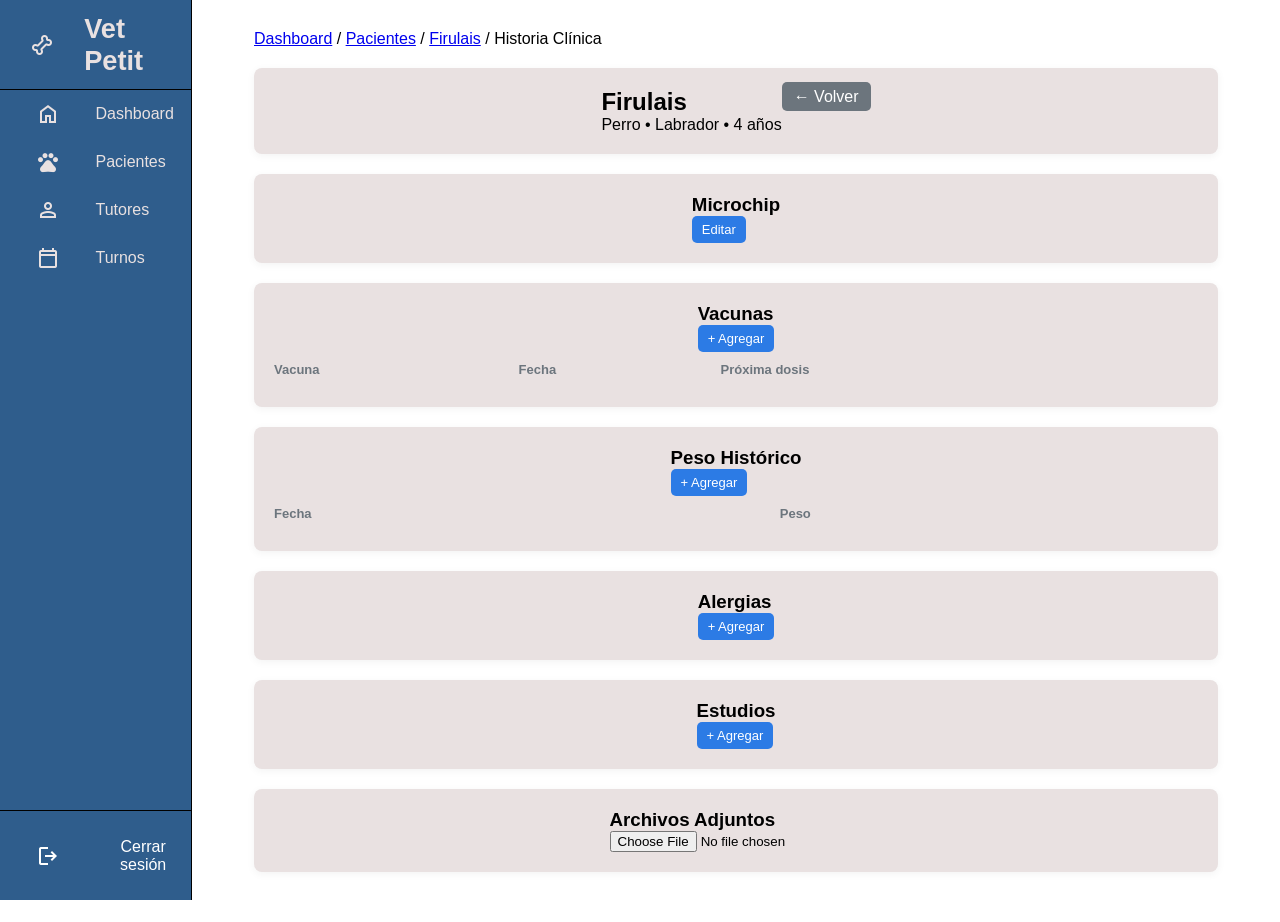
==== html/historia-clinica.html @ b0ccd366 "HTML y CSS 90% terminado" ====
<!DOCTYPE html>
<html lang="es">
  <head>
    <meta charset="UTF-8">
    <title>Historia Clínica - Firulais</title>
    <link rel="stylesheet" href="../style/style.css">
    <link rel="stylesheet" href="../style/fonts.css">
    <link href="https://fonts.googleapis.com/css2?family=Material+Symbols+Outlined" rel="stylesheet" />
  </head>
  <body>
    <header class="header">
        <h1 class="header-h1"><span class="material-symbols-outlined">Pet_supplies</span>Vet Petit</h1>
        <ul class="header-ul">
            <li class="header-ul-li "><a class="header-ul-a" href="../index.html"><span class="material-symbols-outlined">home</span> Dashboard</a></li>
            <li class="header-ul-li "><a class="header-ul-a" href="pacientes.html"><span class="material-symbols-outlined">Pets</span>Pacientes</a></li>
            <li class="header-ul-li "><a class="header-ul-a" href="tutores.html"><span class="material-symbols-outlined">Person</span>Tutores</a></li>
            <li class="header-ul-li "><a class="header-ul-a" href="turnos.html"><span class="material-symbols-outlined">Calendar_today</span>Turnos</a></li>
        </ul>
        <button class="logout"><span class="material-symbols-outlined">Logout</span>Cerrar sesión</button>
    </header>
    <main class="container">
      <!-- Breadcrumb -->
      <nav class="breadcrumb">
        <a href="index.html">Dashboard</a> /
        <a href="pacientes.html">Pacientes</a> /
        <a href="paciente-detalle.html">Firulais</a> /
        <span>Historia Clínica</span>
      </nav>
      <!-- Header Mascota -->
      <section class="card">
        <div class="hc-header">
          <div>
            <h2>Firulais</h2>
            <p class="subtitle">Perro • Labrador • 4 años</p>
          </div>
          <div>
            <a href="paciente-detalle.html" class="btn-secondary">← Volver</a>
          </div>
        </div>
      </section>
      <!-- Microchip -->
      <section class="card">
        <div class="section-header">
          <h3>Microchip</h3>
          <button class="btn-small">Editar</button>
        </div>
        <div id="microchip-container"></div>
      </section>
      <!-- Vacunas -->
      <section class="card">
        <div class="section-header">
          <h3>Vacunas</h3>
          <button class="btn-small">+ Agregar</button>
        </div>
        <table>
          <thead>
            <tr>
              <th>Vacuna</th>
              <th>Fecha</th>
              <th>Próxima dosis</th>
            </tr>
          </thead>
          <tbody id="vacunas-body">
          </tbody>
        </table>
      </section>
      <!-- Peso -->
      <section class="card">
        <div class="section-header">
          <h3>Peso Histórico</h3>
          <button class="btn-small">+ Agregar</button>
        </div>
        <table>
          <thead>
            <tr>
              <th>Fecha</th>
              <th>Peso</th>
            </tr>
          </thead>
          <tbody id="peso-body">
          </tbody>
        </table>
      </section>
      <!-- Alergias -->
      <section class="card">
        <div class="section-header">
          <h3>Alergias</h3>
          <button class="btn-small">+ Agregar</button>
        </div>
        <ul id="alergias-list"></ul>
      </section>
      <!-- Estudios -->
      <section class="card">
        <div class="section-header">
          <h3>Estudios</h3>
          <button class="btn-small">+ Agregar</button>
        </div>
        <ul id="estudios-list"></ul>
      </section>
      <!-- Archivos -->
      <section class="card">
        <div class="section-header">
          <h3>Archivos Adjuntos</h3>
          <input type="file" id="archivoInput">
        </div>
        <ul id="archivos-list"></ul>
      </section>
      <!-- MODAL GENERAL -->
      <div class="modal-overlay1">

        <div class="modal1">

          <div class="modal-header">
            <h3>Título del formulario</h3>
            <span class="modal-close">×</span>
          </div>

          <div class="modal-body">

            <div class="form-group">
              <label>Campo 1</label>
              <input type="text">
            </div>

            <div class="form-group">
              <label>Campo 2</label>
              <input type="text">
            </div>

            <div class="form-group">
              <label>Fecha</label>
              <input type="date">
            </div>

            <div class="form-group">
              <label>Archivo</label>
              <input type="file">
            </div>
            <div class="form-group">
              <label for="descripcion">Descripción / Observaciones</label>
              <textarea id="descripcion" name="descripcion" rows="5" placeholder="Redactar detalle clínico..."></textarea>
            </div>

          </div>

          <div class="modal-footer">
            <button class="btn-secondary">Cancelar</button>
            <button class="btn-primary">Guardar</button>
          </div>

        </div>

      </div>
    </main>
  </body>
</html>
---- style/style.css ----
:root {
  /* 🎨 Colores principales */
    --color-primary: #2F5D8C;
    --color-primary-hover: #24496E;
    --color-accent: #2c7be5;
    --color-table: #d8d9db;

  /* 🧱 Layout */
    --color-sidebar: #1E2A38;
    --color-background: #F4F6F9;
    --color-card: #e9e1e1;
    --color-border: #E3E6EA;

  /* 🚦 Estados */
    --color-success: #2E8B57;
    --color-warning: #F4A261;
    --color-danger: #E63946;
    --color-celeste: #83b2e1;
    --radius: 8px;
    --shadow-sm: 0 2px 8px rgba(0,0,0,0.05);
    --space: 16px;
}
*{
    margin: 0;
    padding: 0;
    box-sizing: border-box;
}
body{
    display: flex;
    font-family: Montserrat, sans-serif;
    font-weight: 400;
}
/*************SIDEBAR***************/
.header{
    color: var(--color-card);
    background-color: var(--color-primary);
    height: 100vh;
    width: 15vw;
    border-right: 1px solid black;
    position: sticky;
    left: 0;
    top: 0;
}
.header-h1{
    display: flex;
    justify-content: start;
    align-items: center;
    border-bottom: 1px solid black;
    height: 10vh;
}
h1{
    font-size: 1.7rem;
    padding-right: 0.5rem;
}
.header-ul{
    height: 80vh;
    list-style: none;
    display: flex;
    display: inline-block;
    width: 100%;
}
.header-ul-li{
    width: 100%;
    height: 3rem;
    display: flex;
}
.header-ul-a{
    display: flex;
    justify-content: left;
    align-items: center;
    /* padding-left: 5rem; */
    color: var(--color-card);
    text-decoration: none;
    width: 100%;
    height: 100%;
}
.header-ul-li:hover{
  background-color: var(--color-celeste);
  width: 100%;
}
.logout{
    background-color: var(--color-primary);
    color: white;
    text-decoration: none;
    width: 100%;
    height: 10vh;
    border: none;
    font-weight: 400;
    font-size: 1rem;
    border-top: 1px solid black;
    display: flex;
    align-items: center;
    justify-content: left;
}
span.material-symbols-outlined {
    width: 50%;
    display: flex;
    justify-content:space-evenly;
}  

/****************ENDS SIDEBAR*********************/

/****************DASHBOARD Y CARDS*********************/
main{
    width: 80%;
}
.cards{
    display: flex;
    flex-direction: row;
    justify-content: space-evenly;
    height: 10rem;
    padding: 2rem 0 12rem 0;
    /* background-color: var(--color-card); */
}
.card{
  /* base card used across the app (dashboard cards inherit these) */
  background: var(--color-card);
  padding: 20px;
  margin: 20px 0;
  border-radius: var(--radius);
  box-shadow: var(--shadow-sm);
  display: flex;
  justify-content: center;
  align-items: center;
  flex-direction: column;
  font-weight: 400;
}
.card-1 , .card-2 , .card-3{
  background: var(--color-card);
  padding: 20px;
  margin: 20px 0;
  border-radius: var(--radius);
  box-shadow: var(--shadow-sm);
  display: flex;
  justify-content: center;
  align-items: center;
  flex-direction: column;
  font-weight: 400;
  height: 8rem;
  width: 20%;
}
.h2-dash{
    color: var(--color-primary);
    width: 100%;
    height: 69px;
    padding-left: 40px;
    display: flex;
    align-items: center;
    font-size: 1.5rem;
}
.badge-pendiente{
  background:#fef3c7;
  color:#92400e;
  padding:4px 8px;
  border-radius:6px;
  font-size:12px;
}

.badge-ok{
  background:#dcfce7;
  color:#166534;
  padding:4px 8px;
  border-radius:6px;
  font-size:12px;
}
.btn-confirmar{
  background:#2563eb;
  color:white;
  border:none;
  padding:6px 10px;
  border-radius:6px;
  cursor:pointer;
}

.btn-confirmar:hover{
  background:#1d4ed8;
}

.btn-confirmar.disabled{
  background:#9ca3af;
  cursor:default;
}
.recordatorio-ok{
  background-color:#f0fdf4;
  color:#6b7280;
}
/**************** ENDS DASHBOARD Y CARDS*********************/

/**************** TURNOS*********************/

.turnos {
    background-color: var(--color-table);
    max-width: 80%;
    margin: auto;
    height: auto;
    font-weight: 400;
    border-radius: 7px;
}
.turnos-title{
    height: 5rem;
    display: flex;
    align-items: center;
    font-size: 1.5rem;
    padding-left: 1rem;
    border: 1px solid black;
    border-radius: 7px 7px 0 0;
    font-weight: 400;
}
.table{
    width: 100%;
    height: auto;
    padding-top: 2rem;
    margin-left: 1rem;
    font-size: 1rem;
}

/*************ENDS TABLA TURNOS**************/

/*************PAGINA TURNOS**************/

.filtros-turnos {
    width: 100%;
    height: 6rem;
    display: flex;
    justify-content: space-evenly;
    align-items: center;
}
.badge {
  padding: 4px 10px;
  border-radius: 20px;
  font-size: 12px;
  font-weight: 600;
}

.badge.socio {
  background-color: #27954e;
  color: #cedfd5;
}

.badge.no-socio {
  background-color: #fee2e2;
  color: #991b1b;
}

/*************  VENTANAS MODALES nuevo paciente, nuevo tutor ********************************/

.modal {
    position: fixed;
    top: 0;
    left: 0;
    width: 100%;
    height: 100%;
    background: rgba(0,0,0,0.6);
    display: none;
    justify-content: center;
    align-items: center;
}

.modal:target {
    display: flex;
}

.modal-content {
    background: white;
    padding: 25px;
    border-radius: 8px;
    width: 420px;
    max-height: 90vh;
    overflow-y: auto;
    position: relative;
}

.close {
    position: absolute;
    top: 10px;
    right: 15px;
    text-decoration: none;
    font-size: 18px;
    color: #333;
}

.modal-content input,
.modal-content select,
.modal-content textarea {
    width: 100%;
    padding: 8px;
    margin: 6px 0 12px 0;
    border: 1px solid #ccc;
    border-radius: 6px;
}

.modal-buttons {
    display: flex;
    justify-content: flex-end;
    gap: 10px;
}

/* buttons: unified base */
.btn{
  display: inline-flex;
  align-items: center;
  justify-content: center;
  padding: 8px 12px;
  background: var(--color-accent);
  color: white;
  text-decoration: none;
  border: none;
  border-radius: 6px;
  cursor: pointer;
  width: 20%;
  margin-right: 5rem;
}
.container-encabezado {
    width: 85vw;
    display: flex;
    justify-content: space-evenly;
    align-items: center;
    border-bottom: 1px solid black;
    background-color: var(--color-background);
}
.container-encabezado2 {
    width: 84vw;
    display: flex;
    justify-content: space-between;
    align-items: center;
    border-bottom: 1px solid black;
    background-color: var(--color-background);
} 

.cancel {
    background: #ccc;
    padding: 8px 12px;
    text-decoration: none;
    color: black;
    border-radius: 5px;
}

.save {
  background: var(--color-accent);
    color: white;
    border: none;
    padding: 8px 12px;
    border-radius: 5px;
}
.radio-group {
  display: flex;
  gap: 20px;
  margin-top: 5px;
}

.radio-group label {
  display: flex;
  align-items: center;
  gap: 6px;
  font-size: 14px;
}
/**************************FIN MODALES nuevo paciente, nuevo tutor***************************/

.actions {
  margin-top: 15px;
  display: flex;
  gap: 10px;
}

/* .btn {
  padding: 8px 12px;
  background: #2c7be5;
  color: white;
  border: none;
  border-radius: 6px;
} */

/******BOTON DE VER DETALLES y EDITAR  */
.btn-ver {
  padding: 6px 10px;
  background: var(--color-accent);
  color: white;
  text-decoration: none;
  border-radius: 5px;
  font-size: 14px;
}
.btn-editar {
  padding: 6px 12px;
  border-radius: 6px;
  border: none;
  background-color: #f59e0b;
  color: white;
  cursor: pointer;
  font-size: 13px;
}
.btn-editar:hover {
  background-color: #d97706;
}
/******************************PANTALLA TUTOR ***************************/
.search-group {
  display: flex;
  align-items: center;
  gap: 5rem;
  margin: 20px;
  padding-left: 1.5rem;
}

.btntutor {
  margin: 25px;
  padding-left: 6.2rem;
}

/*************DETALLE TUTOR**********/
.container {
  max-width: 1100px;
  margin: 40px auto;
  padding: 30px;
}

.sub {
  color: #6c757d;
  font-size: 14px;
}

.back {
  text-decoration: none;
  color: #2c7be5;
  font-size: 14px;
}

.grid {
  display: grid;
  grid-template-columns: 2fr 2fr;
  gap: 20px;
  margin: 20px 20px 0 20px;
}

.card.full {
  background-color: var(--color-card);
  margin-top: 20px;
}
.h3-detalleMascota{
  color: var(--color-primary);
  margin-bottom: 15px;
}
.container-h3-detalleMascota{
  border-bottom: 1px solid black;
  width: 100%;
  text-align: center;
}
.stat {
  margin-bottom: 15px;
}

.stat-number {
  font-size: 28px;
  font-weight: bold;
  display: block;
}

.stat-label {
  color: #6c757d;
  font-size: 14px;
}

.btn-primary {
  background: var(--color-accent);
  color: white;
  padding: 8px 14px;
  border: none;
  border-radius: 8px;
  cursor: pointer;
}

.btn-link {
  color: var(--color-accent);
  text-decoration: none;
  font-weight: 500;
}

table {
  width: 100%;
  border-collapse: collapse;
  margin-top: 10px;
}

th {
  text-align: left;
  font-size: 13px;
  color: #6c757d;
  padding-bottom: 10px;
}

td {
  padding: 10px 0;
  border-top: 1px solid #eee;
  padding-left: 0;
}


/*****************************CARD DETALLE TUTOR DESDE PANTALLA PACIENTE***********************/
.tutor-box {
  display: flex;
  align-items: center;
  gap: 15px;
  margin-bottom: 15px;
}

.avatar {
  width: 50px;
  height: 50px;
  background: var(--color-accent);
  color: white;
  border-radius: 50%;
  display: flex;
  align-items: center;
  justify-content: center;
  font-weight: bold;
  font-size: 18px;
}

.tutor-name {
  margin: 0;
  font-weight: 600;
}

.tutor-info {
  margin: 2px 0;
  font-size: 13px;
  color: #6c757d;
}

/*HISTORIA CLINICA detalle por paciente*/
.hc-section {
  margin-top: 25px;
}

.hc-section h4 {
  margin-bottom: 10px;
  color: var(--color-accent);
}

/*Hsitoria clinica pantalla*/
.container {
  max-width: 1100px;
  margin: auto;
  padding: 30px;
}

/*.card {
  background-color: var(--color-card);
  padding: 20px;
  border-radius: 10px;
  box-shadow: 0 2px 8px rgba(0,0,0,0.05);
  margin-bottom: 20px;
}*/

.hc-header {
  display: flex;
  justify-content: space-between;
  .section-header {
    display: flex;
    justify-content: space-between;
    align-items: center;
    margin-bottom: 15px;
  }
}

  .btn-small {
    background: var(--color-accent);
    color: white;
    border: none;
    padding: 6px 10px;
    border-radius: 5px;
    cursor: pointer;
    font-size: 13px;
  }

  .btn-secondary {
    background: #6c757d;
    color: white;
    padding: 6px 12px;
    text-decoration: none;
    border-radius: 5px;
  }


/**************MODALES DE HISTORIA CLINICA*****************/
/* Overlay oscuro */
.modal-overlay1 {
  position: fixed;
  top: 0;
  left: 0;
  width: 100%;
  height: 100%;
  background: rgba(0,0,0,0.5);
  display: none; /* Oculto por ahora */
  align-items: center;
  justify-content: center;
  z-index: 1000;
}

/* Caja modal */
.modal1 {
  background: white;
  width: 450px;
  max-width: 90%;
  border-radius: 12px;
  box-shadow: 0 8px 25px rgba(0,0,0,0.15);
  animation: fadeIn 0.2s ease-in-out;
}

/* Header */
.modal-header {
  padding: 15px 20px;
  border-bottom: 1px solid #eee;
  display: flex;
  justify-content: space-between;
  align-items: center;
}

.modal-header h3 {
  margin: 0;
}

.modal-close {
  cursor: pointer;
  font-size: 20px;
  color: #999;
}

/* Body */
.modal-body {
  padding: 20px;
}

.form-group {
  margin-bottom: 15px;
}

.form-group label {
  display: block;
  font-size: 14px;
  margin-bottom: 5px;
  color: #555;
}

.form-group input {
  width: 100%;
  padding: 8px;
  border: 1px solid #ddd;
  border-radius: 6px;
}

/* Footer */
.modal-footer {
  padding: 15px 20px;
  border-top: 1px solid #eee;
  display: flex;
  justify-content: flex-end;
  gap: 10px;
}

/* Animación suave */
@keyframes fadeIn {
  from { opacity: 0; transform: scale(0.95); }
  to { opacity: 1; transform: scale(1); }
}
.form-group {
  display: flex;
  flex-direction: column;
  margin-bottom: 15px;
}

.form-group label {
  font-size: 14px;
  margin-bottom: 6px;
  font-weight: 500;
  color: #333;
}

.form-group input,
.form-group textarea {
  padding: 10px 12px;
  border-radius: 8px;
  border: 1px solid #ddd;
  font-size: 14px;
  transition: all 0.2s ease;
  font-family: inherit;
}

.form-group textarea {
  resize: vertical; /* permite agrandar solo hacia abajo */
  min-height: 100px;
}

.form-group input:focus,
.form-group textarea:focus {
  border-color: #3b82f6;
  outline: none;
  box-shadow: 0 0 0 3px rgba(59,130,246,0.15);
}
/**************FIN MODALES DE HISTORIA CLINICA*****************/
---- style/fonts.css ----
@font-face {
    font-family: "montserrat";
    src: url(fonts/Montserrat-Regular.ttf) format(truetype);
    font-weight: 400;
}
@font-face {
    font-family: "montserrat";
    src: url(fonts/Montserrat-Bold.ttf) format(truetype);
    font-weight: 700;
}
@font-face {
    font-family: "montserrat";
    src: url(fonts/Montserrat-Black.ttf) format(truetype);
    font-weight: 900;
}
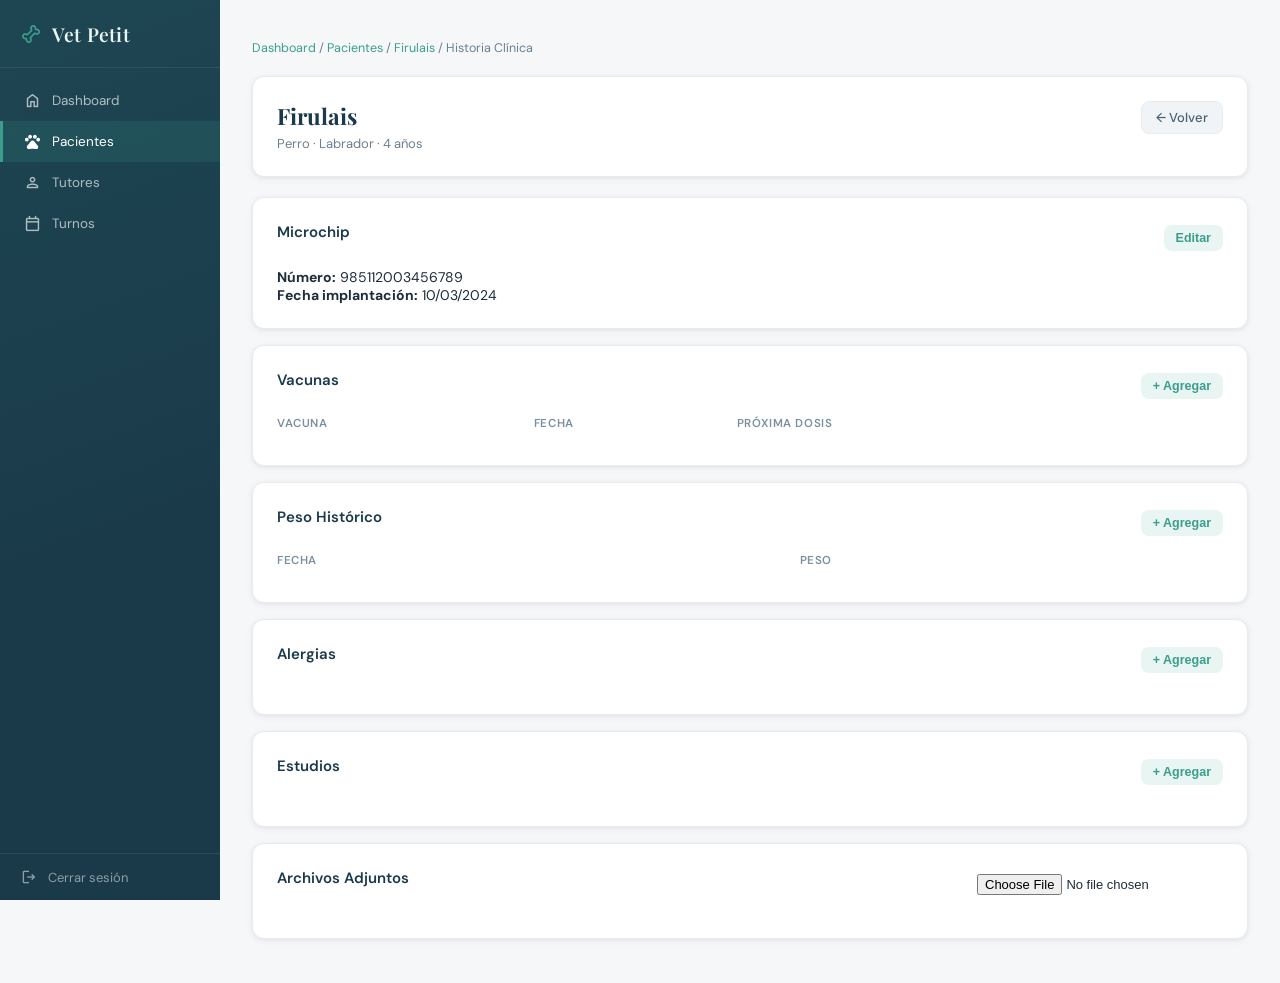
==== commit ec1bf240: "Nuevo estilo" ====
--- a/html/historia-clinica.html
+++ b/html/historia-clinica.html
@@ -1,156 +1,142 @@
 <!DOCTYPE html>
 <html lang="es">
-  <head>
+<head>
     <meta charset="UTF-8">
-    <title>Historia Clínica - Firulais</title>
+    <meta name="viewport" content="width=device-width, initial-scale=1.0">
+    <title>Historia Clínica — Firulais</title>
     <link rel="stylesheet" href="../style/style.css">
-    <link rel="stylesheet" href="../style/fonts.css">
     <link href="https://fonts.googleapis.com/css2?family=Material+Symbols+Outlined" rel="stylesheet" />
-  </head>
-  <body>
+</head>
+<body>
     <header class="header">
-        <h1 class="header-h1"><span class="material-symbols-outlined">Pet_supplies</span>Vet Petit</h1>
+        <h1 class="header-h1"><span class="material-symbols-outlined">pet_supplies</span>Vet Petit</h1>
         <ul class="header-ul">
-            <li class="header-ul-li "><a class="header-ul-a" href="../index.html"><span class="material-symbols-outlined">home</span> Dashboard</a></li>
-            <li class="header-ul-li "><a class="header-ul-a" href="pacientes.html"><span class="material-symbols-outlined">Pets</span>Pacientes</a></li>
-            <li class="header-ul-li "><a class="header-ul-a" href="tutores.html"><span class="material-symbols-outlined">Person</span>Tutores</a></li>
-            <li class="header-ul-li "><a class="header-ul-a" href="turnos.html"><span class="material-symbols-outlined">Calendar_today</span>Turnos</a></li>
+            <li class="header-ul-li"><a class="header-ul-a" href="../index.html"><span class="material-symbols-outlined">home</span>Dashboard</a></li>
+            <li class="header-ul-li active"><a class="header-ul-a" href="pacientes.html"><span class="material-symbols-outlined">pets</span>Pacientes</a></li>
+            <li class="header-ul-li"><a class="header-ul-a" href="tutores.html"><span class="material-symbols-outlined">person</span>Tutores</a></li>
+            <li class="header-ul-li"><a class="header-ul-a" href="turnos.html"><span class="material-symbols-outlined">calendar_today</span>Turnos</a></li>
         </ul>
-        <button class="logout"><span class="material-symbols-outlined">Logout</span>Cerrar sesión</button>
+        <button class="logout"><span class="material-symbols-outlined">logout</span>Cerrar sesión</button>
     </header>
     <main class="container">
-      <!-- Breadcrumb -->
-      <nav class="breadcrumb">
-        <a href="index.html">Dashboard</a> /
-        <a href="pacientes.html">Pacientes</a> /
-        <a href="paciente-detalle.html">Firulais</a> /
-        <span>Historia Clínica</span>
-      </nav>
-      <!-- Header Mascota -->
-      <section class="card">
-        <div class="hc-header">
-          <div>
-            <h2>Firulais</h2>
-            <p class="subtitle">Perro • Labrador • 4 años</p>
-          </div>
-          <div>
-            <a href="paciente-detalle.html" class="btn-secondary">← Volver</a>
-          </div>
+        <nav class="breadcrumb">
+            <a href="../index.html">Dashboard</a> /
+            <a href="pacientes.html">Pacientes</a> /
+            <a href="paciente-detalle.html">Firulais</a> /
+            <span>Historia Clínica</span>
+        </nav>
+
+        <section class="card" style="margin-bottom:20px;">
+            <div class="hc-header">
+                <div>
+                    <h2 style="font-family:var(--font-display);font-size:1.4rem;color:var(--color-primary);">Firulais</h2>
+                    <p class="subtitle">Perro · Labrador · 4 años</p>
+                </div>
+                <a href="paciente-detalle.html" class="btn-secondary">← Volver</a>
+            </div>
+        </section>
+
+        <section class="card" style="margin-bottom:16px;">
+            <div class="section-header">
+                <h3>Microchip</h3>
+                <button class="btn-small">Editar</button>
+            </div>
+            <p><strong>Número:</strong> 985112003456789</p>
+            <p><strong>Fecha implantación:</strong> 10/03/2024</p>
+        </section>
+
+        <section class="card" style="margin-bottom:16px;">
+            <div class="section-header">
+                <h3>Vacunas</h3>
+                <button class="btn-small">+ Agregar</button>
+            </div>
+            <table>
+                <thead>
+                    <tr>
+                        <th>Vacuna</th>
+                        <th>Fecha</th>
+                        <th>Próxima dosis</th>
+                    </tr>
+                </thead>
+                <tbody id="vacunas-body"></tbody>
+            </table>
+        </section>
+
+        <section class="card" style="margin-bottom:16px;">
+            <div class="section-header">
+                <h3>Peso Histórico</h3>
+                <button class="btn-small">+ Agregar</button>
+            </div>
+            <table>
+                <thead>
+                    <tr>
+                        <th>Fecha</th>
+                        <th>Peso</th>
+                    </tr>
+                </thead>
+                <tbody id="peso-body"></tbody>
+            </table>
+        </section>
+
+        <section class="card" style="margin-bottom:16px;">
+            <div class="section-header">
+                <h3>Alergias</h3>
+                <button class="btn-small">+ Agregar</button>
+            </div>
+            <ul id="alergias-list" style="padding-left:18px;line-height:2;color:#2a3a47;"></ul>
+        </section>
+
+        <section class="card" style="margin-bottom:16px;">
+            <div class="section-header">
+                <h3>Estudios</h3>
+                <button class="btn-small">+ Agregar</button>
+            </div>
+            <ul id="estudios-list" style="padding-left:18px;line-height:2;color:#2a3a47;"></ul>
+        </section>
+
+        <section class="card" style="margin-bottom:16px;">
+            <div class="section-header">
+                <h3>Archivos Adjuntos</h3>
+                <input type="file" id="archivoInput" style="font-size:13px;">
+            </div>
+            <ul id="archivos-list" style="padding-left:18px;line-height:2;"></ul>
+        </section>
+
+        <!-- MODAL GENERAL -->
+        <div class="modal-overlay1">
+            <div class="modal1">
+                <div class="modal-header">
+                    <h3>Agregar registro</h3>
+                    <span class="modal-close">×</span>
+                </div>
+                <div class="modal-body">
+                    <div class="form-group">
+                        <label>Campo 1</label>
+                        <input type="text">
+                    </div>
+                    <div class="form-group">
+                        <label>Campo 2</label>
+                        <input type="text">
+                    </div>
+                    <div class="form-group">
+                        <label>Fecha</label>
+                        <input type="date">
+                    </div>
+                    <div class="form-group">
+                        <label>Archivo</label>
+                        <input type="file">
+                    </div>
+                    <div class="form-group">
+                        <label>Descripción / Observaciones</label>
+                        <textarea rows="5" placeholder="Redactar detalle clínico..."></textarea>
+                    </div>
+                </div>
+                <div class="modal-footer">
+                    <button class="btn-secondary">Cancelar</button>
+                    <button class="btn-primary">Guardar</button>
+                </div>
+            </div>
         </div>
-      </section>
-      <!-- Microchip -->
-      <section class="card">
-        <div class="section-header">
-          <h3>Microchip</h3>
-          <button class="btn-small">Editar</button>
-        </div>
-        <div id="microchip-container"></div>
-      </section>
-      <!-- Vacunas -->
-      <section class="card">
-        <div class="section-header">
-          <h3>Vacunas</h3>
-          <button class="btn-small">+ Agregar</button>
-        </div>
-        <table>
-          <thead>
-            <tr>
-              <th>Vacuna</th>
-              <th>Fecha</th>
-              <th>Próxima dosis</th>
-            </tr>
-          </thead>
-          <tbody id="vacunas-body">
-          </tbody>
-        </table>
-      </section>
-      <!-- Peso -->
-      <section class="card">
-        <div class="section-header">
-          <h3>Peso Histórico</h3>
-          <button class="btn-small">+ Agregar</button>
-        </div>
-        <table>
-          <thead>
-            <tr>
-              <th>Fecha</th>
-              <th>Peso</th>
-            </tr>
-          </thead>
-          <tbody id="peso-body">
-          </tbody>
-        </table>
-      </section>
-      <!-- Alergias -->
-      <section class="card">
-        <div class="section-header">
-          <h3>Alergias</h3>
-          <button class="btn-small">+ Agregar</button>
-        </div>
-        <ul id="alergias-list"></ul>
-      </section>
-      <!-- Estudios -->
-      <section class="card">
-        <div class="section-header">
-          <h3>Estudios</h3>
-          <button class="btn-small">+ Agregar</button>
-        </div>
-        <ul id="estudios-list"></ul>
-      </section>
-      <!-- Archivos -->
-      <section class="card">
-        <div class="section-header">
-          <h3>Archivos Adjuntos</h3>
-          <input type="file" id="archivoInput">
-        </div>
-        <ul id="archivos-list"></ul>
-      </section>
-      <!-- MODAL GENERAL -->
-      <div class="modal-overlay1">
-
-        <div class="modal1">
-
-          <div class="modal-header">
-            <h3>Título del formulario</h3>
-            <span class="modal-close">×</span>
-          </div>
-
-          <div class="modal-body">
-
-            <div class="form-group">
-              <label>Campo 1</label>
-              <input type="text">
-            </div>
-
-            <div class="form-group">
-              <label>Campo 2</label>
-              <input type="text">
-            </div>
-
-            <div class="form-group">
-              <label>Fecha</label>
-              <input type="date">
-            </div>
-
-            <div class="form-group">
-              <label>Archivo</label>
-              <input type="file">
-            </div>
-            <div class="form-group">
-              <label for="descripcion">Descripción / Observaciones</label>
-              <textarea id="descripcion" name="descripcion" rows="5" placeholder="Redactar detalle clínico..."></textarea>
-            </div>
-
-          </div>
-
-          <div class="modal-footer">
-            <button class="btn-secondary">Cancelar</button>
-            <button class="btn-primary">Guardar</button>
-          </div>
-
-        </div>
-
-      </div>
     </main>
-  </body>
-</html>+</body>
+</html>
--- a/style/style.css
+++ b/style/style.css
@@ -1,699 +1,1172 @@
+@import url('https://fonts.googleapis.com/css2?family=Playfair+Display:wght@500;600&family=DM+Sans:wght@300;400;500;600&display=swap');
 
 :root {
-  /* 🎨 Colores principales */
-    --color-primary: #2F5D8C;
-    --color-primary-hover: #24496E;
-    --color-accent: #2c7be5;
-    --color-table: #d8d9db;
-
-  /* 🧱 Layout */
-    --color-sidebar: #1E2A38;
-    --color-background: #F4F6F9;
-    --color-card: #e9e1e1;
-    --color-border: #E3E6EA;
-
-  /* 🚦 Estados */
-    --color-success: #2E8B57;
-    --color-warning: #F4A261;
-    --color-danger: #E63946;
-    --color-celeste: #83b2e1;
-    --radius: 8px;
-    --shadow-sm: 0 2px 8px rgba(0,0,0,0.05);
-    --space: 16px;
-}
-*{
-    margin: 0;
-    padding: 0;
-    box-sizing: border-box;
-}
-body{
-    display: flex;
-    font-family: Montserrat, sans-serif;
-    font-weight: 400;
-}
-/*************SIDEBAR***************/
-.header{
-    color: var(--color-card);
-    background-color: var(--color-primary);
-    height: 100vh;
-    width: 15vw;
-    border-right: 1px solid black;
-    position: sticky;
-    left: 0;
-    top: 0;
-}
-.header-h1{
-    display: flex;
-    justify-content: start;
-    align-items: center;
-    border-bottom: 1px solid black;
-    height: 10vh;
-}
-h1{
-    font-size: 1.7rem;
-    padding-right: 0.5rem;
-}
-.header-ul{
-    height: 80vh;
-    list-style: none;
-    display: flex;
-    display: inline-block;
-    width: 100%;
-}
-.header-ul-li{
-    width: 100%;
-    height: 3rem;
-    display: flex;
-}
-.header-ul-a{
-    display: flex;
-    justify-content: left;
-    align-items: center;
-    /* padding-left: 5rem; */
-    color: var(--color-card);
-    text-decoration: none;
-    width: 100%;
-    height: 100%;
-}
-.header-ul-li:hover{
-  background-color: var(--color-celeste);
+  /* Paleta principal */
+  --color-primary: #1a3a4a;
+  --color-primary-light: #254d63;
+  --color-primary-hover: #122a36;
+  --color-accent: #3b9e8c;
+  --color-accent-hover: #2d7f70;
+  --color-accent-soft: #e8f5f3;
+
+  /* Layout */
+  --color-sidebar: #1a3a4a;
+  --color-background: #f5f7f9;
+  --color-surface: #ffffff;
+  --color-card: #ffffff;
+  --color-border: #e8ecf0;
+  --color-table-header: #f0f4f7;
+
+  /* Estados */
+  --color-success: #2e9e6b;
+  --color-success-bg: #e6f7f0;
+  --color-warning: #e8933a;
+  --color-warning-bg: #fef4e8;
+  --color-danger: #e05252;
+  --color-danger-bg: #fdeaea;
+  --color-info: #3b82c4;
+  --color-info-bg: #eaf1fb;
+
+  /* Tipografía */
+  --font-display: 'Playfair Display', Georgia, serif;
+  --font-body: 'DM Sans', system-ui, sans-serif;
+
+  /* Espaciado y forma */
+  --radius: 12px;
+  --radius-sm: 8px;
+  --radius-lg: 16px;
+  --shadow-sm: 0 1px 4px rgba(0,0,0,0.06), 0 2px 10px rgba(0,0,0,0.04);
+  --shadow-md: 0 4px 16px rgba(0,0,0,0.08), 0 1px 4px rgba(0,0,0,0.04);
+  --shadow-lg: 0 12px 40px rgba(0,0,0,0.12);
+  --sidebar-width: 220px;
+  --transition: 0.2s ease;
+}
+
+*, *::before, *::after {
+  margin: 0;
+  padding: 0;
+  box-sizing: border-box;
+}
+
+body {
+  display: flex;
+  font-family: var(--font-body);
+  font-weight: 400;
+  background-color: var(--color-background);
+  color: #1e2d3a;
+  font-size: 14px;
+  min-height: 100vh;
+}
+
+/* ══════════════════════════════════════
+   SIDEBAR
+══════════════════════════════════════ */
+
+.header {
+  background: var(--color-sidebar);
+  width: var(--sidebar-width);
+  min-height: 100vh;
+  height: 100vh;
+  position: sticky;
+  top: 0;
+  left: 0;
+  display: flex;
+  flex-direction: column;
+  flex-shrink: 0;
+  overflow: hidden;
+}
+
+/* Subtle texture overlay */
+.header::before {
+  content: '';
+  position: absolute;
+  inset: 0;
+  background: linear-gradient(160deg, rgba(59,158,140,0.12) 0%, transparent 60%);
+  pointer-events: none;
+}
+
+.header-h1 {
+  display: flex;
+  align-items: center;
+  gap: 10px;
+  padding: 0 20px;
+  height: 68px;
+  border-bottom: 1px solid rgba(255,255,255,0.08);
+  color: #ffffff;
+  font-family: var(--font-display);
+  font-size: 1.2rem;
+  font-weight: 600;
+  letter-spacing: 0.01em;
+  flex-shrink: 0;
+}
+
+.header-h1 .material-symbols-outlined {
+  width: auto;
+  font-size: 22px;
+  color: var(--color-accent);
+  display: flex;
+  justify-content: center;
+}
+
+.header-ul {
+  list-style: none;
+  display: flex;
+  flex-direction: column;
+  flex: 1;
+  padding: 12px 0;
+}
+
+.header-ul-li {
   width: 100%;
 }
-.logout{
-    background-color: var(--color-primary);
-    color: white;
-    text-decoration: none;
-    width: 100%;
-    height: 10vh;
-    border: none;
-    font-weight: 400;
-    font-size: 1rem;
-    border-top: 1px solid black;
-    display: flex;
-    align-items: center;
-    justify-content: left;
-}
+
+.header-ul-a {
+  display: flex;
+  align-items: center;
+  gap: 10px;
+  padding: 11px 20px;
+  color: rgba(255,255,255,0.65);
+  text-decoration: none;
+  font-size: 13.5px;
+  font-weight: 400;
+  transition: background var(--transition), color var(--transition);
+  border-left: 3px solid transparent;
+  position: relative;
+}
+
+.header-ul-a .material-symbols-outlined {
+  width: auto;
+  font-size: 19px;
+  display: flex;
+  justify-content: center;
+  flex-shrink: 0;
+}
+
+.header-ul-li:hover .header-ul-a {
+  background: rgba(255,255,255,0.07);
+  color: #ffffff;
+  border-left-color: var(--color-accent);
+}
+
+.header-ul-li.active .header-ul-a {
+  background: rgba(59,158,140,0.15);
+  color: #ffffff;
+  border-left-color: var(--color-accent);
+}
+
+.logout {
+  background: transparent;
+  color: rgba(255,255,255,0.5);
+  text-decoration: none;
+  width: 100%;
+  padding: 14px 20px;
+  border: none;
+  border-top: 1px solid rgba(255,255,255,0.08);
+  font-family: var(--font-body);
+  font-size: 13px;
+  font-weight: 400;
+  display: flex;
+  align-items: center;
+  gap: 10px;
+  cursor: pointer;
+  transition: color var(--transition), background var(--transition);
+  flex-shrink: 0;
+}
+
+.logout:hover {
+  color: #ffffff;
+  background: rgba(255,255,255,0.06);
+}
+
+.logout .material-symbols-outlined {
+  font-size: 18px;
+}
+
 span.material-symbols-outlined {
-    width: 50%;
-    display: flex;
-    justify-content:space-evenly;
-}  
-
-/****************ENDS SIDEBAR*********************/
-
-/****************DASHBOARD Y CARDS*********************/
-main{
-    width: 80%;
-}
-.cards{
-    display: flex;
-    flex-direction: row;
-    justify-content: space-evenly;
-    height: 10rem;
-    padding: 2rem 0 12rem 0;
-    /* background-color: var(--color-card); */
-}
-.card{
-  /* base card used across the app (dashboard cards inherit these) */
-  background: var(--color-card);
-  padding: 20px;
-  margin: 20px 0;
+  width: auto;
+  display: flex;
+  justify-content: space-evenly;
+}
+
+/* ══════════════════════════════════════
+   MAIN CONTENT
+══════════════════════════════════════ */
+
+main {
+  flex: 1;
+  min-width: 0;
+  padding-bottom: 40px;
+}
+
+/* ══════════════════════════════════════
+   PAGE HEADER / ENCABEZADO
+══════════════════════════════════════ */
+
+.container-encabezado {
+  display: flex;
+  justify-content: space-between;
+  align-items: center;
+  padding: 0 32px;
+  height: 68px;
+  background: var(--color-surface);
+  border-bottom: 1px solid var(--color-border);
+}
+
+.container-encabezado2 {
+  display: flex;
+  justify-content: space-between;
+  align-items: center;
+  padding: 0 32px;
+  height: 68px;
+  background: var(--color-surface);
+  border-bottom: 1px solid var(--color-border);
+}
+
+.h2-dash {
+  font-family: var(--font-display);
+  font-size: 1.3rem;
+  font-weight: 600;
+  color: var(--color-primary);
+  letter-spacing: -0.01em;
+  display: flex;
+  align-items: center;
+  padding: 0;
+  height: auto;
+  width: auto;
+}
+
+/* ══════════════════════════════════════
+   DASHBOARD CARDS
+══════════════════════════════════════ */
+
+.cards {
+  display: flex;
+  flex-direction: row;
+  gap: 20px;
+  padding: 28px 32px;
+}
+
+.card-1, .card-2, .card-3 {
+  background: var(--color-surface);
+  padding: 24px 28px;
+  border-radius: var(--radius-lg);
+  box-shadow: var(--shadow-sm);
+  display: flex;
+  flex-direction: column;
+  align-items: flex-start;
+  gap: 8px;
+  flex: 1;
+  border: 1px solid var(--color-border);
+  position: relative;
+  overflow: hidden;
+  height: auto;
+  width: auto;
+  margin: 0;
+  transition: transform var(--transition), box-shadow var(--transition);
+}
+
+.card-1:hover, .card-2:hover, .card-3:hover {
+  transform: translateY(-2px);
+  box-shadow: var(--shadow-md);
+}
+
+.card-1::after {
+  content: '';
+  position: absolute;
+  top: 0; right: 0;
+  width: 4px;
+  height: 100%;
+  background: var(--color-accent);
+  border-radius: 0 var(--radius-lg) var(--radius-lg) 0;
+}
+
+.card-2::after {
+  content: '';
+  position: absolute;
+  top: 0; right: 0;
+  width: 4px;
+  height: 100%;
+  background: var(--color-info);
+  border-radius: 0 var(--radius-lg) var(--radius-lg) 0;
+}
+
+.card-3::after {
+  content: '';
+  position: absolute;
+  top: 0; right: 0;
+  width: 4px;
+  height: 100%;
+  background: var(--color-warning);
+  border-radius: 0 var(--radius-lg) var(--radius-lg) 0;
+}
+
+.card-number {
+  font-family: var(--font-display);
+  font-size: 2.4rem;
+  font-weight: 600;
+  color: var(--color-primary);
+  line-height: 1;
+}
+
+.card-texto {
+  font-size: 13px;
+  color: #6b8090;
+  font-weight: 500;
+  text-transform: uppercase;
+  letter-spacing: 0.06em;
+}
+
+/* Generic card (used in detail pages) */
+.card {
+  background: var(--color-surface);
+  padding: 24px;
   border-radius: var(--radius);
   box-shadow: var(--shadow-sm);
-  display: flex;
-  justify-content: center;
-  align-items: center;
-  flex-direction: column;
-  font-weight: 400;
-}
-.card-1 , .card-2 , .card-3{
-  background: var(--color-card);
-  padding: 20px;
-  margin: 20px 0;
+  border: 1px solid var(--color-border);
+}
+
+.card.full {
+  margin-top: 20px;
+  border-radius: var(--radius);
+}
+
+/* ══════════════════════════════════════
+   TABLES
+══════════════════════════════════════ */
+
+.turnos {
+  background: var(--color-surface);
+  max-width: calc(100% - 64px);
+  margin: 0 32px;
   border-radius: var(--radius);
   box-shadow: var(--shadow-sm);
-  display: flex;
-  justify-content: center;
-  align-items: center;
-  flex-direction: column;
-  font-weight: 400;
-  height: 8rem;
-  width: 20%;
-}
-.h2-dash{
-    color: var(--color-primary);
-    width: 100%;
-    height: 69px;
-    padding-left: 40px;
-    display: flex;
-    align-items: center;
-    font-size: 1.5rem;
-}
-.badge-pendiente{
-  background:#fef3c7;
-  color:#92400e;
-  padding:4px 8px;
-  border-radius:6px;
-  font-size:12px;
-}
-
-.badge-ok{
-  background:#dcfce7;
-  color:#166534;
-  padding:4px 8px;
-  border-radius:6px;
-  font-size:12px;
-}
-.btn-confirmar{
-  background:#2563eb;
-  color:white;
-  border:none;
-  padding:6px 10px;
-  border-radius:6px;
-  cursor:pointer;
-}
-
-.btn-confirmar:hover{
-  background:#1d4ed8;
-}
-
-.btn-confirmar.disabled{
-  background:#9ca3af;
-  cursor:default;
-}
-.recordatorio-ok{
-  background-color:#f0fdf4;
-  color:#6b7280;
-}
-/**************** ENDS DASHBOARD Y CARDS*********************/
-
-/**************** TURNOS*********************/
-
-.turnos {
-    background-color: var(--color-table);
-    max-width: 80%;
-    margin: auto;
-    height: auto;
-    font-weight: 400;
-    border-radius: 7px;
-}
-.turnos-title{
-    height: 5rem;
-    display: flex;
-    align-items: center;
-    font-size: 1.5rem;
-    padding-left: 1rem;
-    border: 1px solid black;
-    border-radius: 7px 7px 0 0;
-    font-weight: 400;
-}
-.table{
-    width: 100%;
-    height: auto;
-    padding-top: 2rem;
-    margin-left: 1rem;
-    font-size: 1rem;
-}
-
-/*************ENDS TABLA TURNOS**************/
-
-/*************PAGINA TURNOS**************/
-
-.filtros-turnos {
-    width: 100%;
-    height: 6rem;
-    display: flex;
-    justify-content: space-evenly;
-    align-items: center;
-}
+  border: 1px solid var(--color-border);
+  overflow: hidden;
+}
+
+.turnos-title {
+  padding: 18px 24px;
+  font-size: 1rem;
+  font-weight: 600;
+  color: var(--color-primary);
+  border-bottom: 1px solid var(--color-border);
+  background: var(--color-table-header);
+  letter-spacing: 0.01em;
+}
+
+.table {
+  width: 100%;
+  border-collapse: collapse;
+  font-size: 13.5px;
+  margin: 0;
+  padding: 0;
+}
+
+.table thead th {
+  padding: 12px 16px;
+  text-align: left;
+  font-size: 11.5px;
+  font-weight: 600;
+  color: #7a909f;
+  text-transform: uppercase;
+  letter-spacing: 0.07em;
+  background: var(--color-table-header);
+  border-bottom: 1px solid var(--color-border);
+}
+
+.table tbody td {
+  padding: 13px 16px;
+  border-bottom: 1px solid var(--color-border);
+  color: #2a3a47;
+  vertical-align: middle;
+}
+
+.table tbody tr:last-child td {
+  border-bottom: none;
+}
+
+.table tbody tr:hover {
+  background: #f8fafb;
+}
+
+/* Non-.table tables (detail pages) */
+table {
+  width: 100%;
+  border-collapse: collapse;
+  margin-top: 10px;
+  font-size: 13.5px;
+}
+
+th {
+  text-align: left;
+  font-size: 11.5px;
+  font-weight: 600;
+  color: #7a909f;
+  text-transform: uppercase;
+  letter-spacing: 0.05em;
+  padding-bottom: 10px;
+}
+
+td {
+  padding: 10px 0;
+  border-top: 1px solid var(--color-border);
+  color: #2a3a47;
+}
+
+.recordatorio-ok {
+  background-color: #f7fdf9;
+  color: #5a7063;
+}
+
+/* ══════════════════════════════════════
+   BADGES
+══════════════════════════════════════ */
+
 .badge {
   padding: 4px 10px;
   border-radius: 20px;
-  font-size: 12px;
-  font-weight: 600;
+  font-size: 11.5px;
+  font-weight: 600;
+  letter-spacing: 0.03em;
 }
 
 .badge.socio {
-  background-color: #27954e;
-  color: #cedfd5;
+  background-color: var(--color-success-bg);
+  color: #1a6b45;
 }
 
 .badge.no-socio {
-  background-color: #fee2e2;
-  color: #991b1b;
-}
-
-/*************  VENTANAS MODALES nuevo paciente, nuevo tutor ********************************/
-
-.modal {
-    position: fixed;
-    top: 0;
-    left: 0;
-    width: 100%;
-    height: 100%;
-    background: rgba(0,0,0,0.6);
-    display: none;
-    justify-content: center;
-    align-items: center;
-}
-
-.modal:target {
-    display: flex;
-}
-
-.modal-content {
-    background: white;
-    padding: 25px;
-    border-radius: 8px;
-    width: 420px;
-    max-height: 90vh;
-    overflow-y: auto;
-    position: relative;
-}
-
-.close {
-    position: absolute;
-    top: 10px;
-    right: 15px;
-    text-decoration: none;
-    font-size: 18px;
-    color: #333;
-}
-
-.modal-content input,
-.modal-content select,
-.modal-content textarea {
-    width: 100%;
-    padding: 8px;
-    margin: 6px 0 12px 0;
-    border: 1px solid #ccc;
-    border-radius: 6px;
-}
-
-.modal-buttons {
-    display: flex;
-    justify-content: flex-end;
-    gap: 10px;
-}
-
-/* buttons: unified base */
-.btn{
+  background-color: var(--color-danger-bg);
+  color: #b03a3a;
+}
+
+.badge-pendiente {
+  background: var(--color-warning-bg);
+  color: #9a5a1a;
+  padding: 4px 10px;
+  border-radius: 20px;
+  font-size: 11.5px;
+  font-weight: 600;
+}
+
+.badge-ok {
+  background: var(--color-success-bg);
+  color: #1a6b45;
+  padding: 4px 10px;
+  border-radius: 20px;
+  font-size: 11.5px;
+  font-weight: 600;
+}
+
+/* ══════════════════════════════════════
+   BUTTONS
+══════════════════════════════════════ */
+
+.btn {
   display: inline-flex;
   align-items: center;
   justify-content: center;
-  padding: 8px 12px;
+  gap: 6px;
+  padding: 9px 18px;
   background: var(--color-accent);
   color: white;
   text-decoration: none;
   border: none;
-  border-radius: 6px;
+  border-radius: var(--radius-sm);
   cursor: pointer;
-  width: 20%;
-  margin-right: 5rem;
-}
-.container-encabezado {
-    width: 85vw;
-    display: flex;
-    justify-content: space-evenly;
-    align-items: center;
-    border-bottom: 1px solid black;
-    background-color: var(--color-background);
-}
-.container-encabezado2 {
-    width: 84vw;
-    display: flex;
-    justify-content: space-between;
-    align-items: center;
-    border-bottom: 1px solid black;
-    background-color: var(--color-background);
-} 
-
-.cancel {
-    background: #ccc;
-    padding: 8px 12px;
-    text-decoration: none;
-    color: black;
-    border-radius: 5px;
-}
-
-.save {
-  background: var(--color-accent);
-    color: white;
-    border: none;
-    padding: 8px 12px;
-    border-radius: 5px;
-}
-.radio-group {
-  display: flex;
-  gap: 20px;
-  margin-top: 5px;
-}
-
-.radio-group label {
-  display: flex;
-  align-items: center;
-  gap: 6px;
-  font-size: 14px;
-}
-/**************************FIN MODALES nuevo paciente, nuevo tutor***************************/
-
-.actions {
-  margin-top: 15px;
-  display: flex;
-  gap: 10px;
-}
-
-/* .btn {
-  padding: 8px 12px;
-  background: #2c7be5;
-  color: white;
-  border: none;
-  border-radius: 6px;
-} */
-
-/******BOTON DE VER DETALLES y EDITAR  */
-.btn-ver {
-  padding: 6px 10px;
-  background: var(--color-accent);
-  color: white;
-  text-decoration: none;
-  border-radius: 5px;
-  font-size: 14px;
-}
-.btn-editar {
-  padding: 6px 12px;
-  border-radius: 6px;
-  border: none;
-  background-color: #f59e0b;
-  color: white;
-  cursor: pointer;
-  font-size: 13px;
-}
-.btn-editar:hover {
-  background-color: #d97706;
-}
-/******************************PANTALLA TUTOR ***************************/
-.search-group {
-  display: flex;
-  align-items: center;
-  gap: 5rem;
-  margin: 20px;
-  padding-left: 1.5rem;
-}
-
-.btntutor {
-  margin: 25px;
-  padding-left: 6.2rem;
-}
-
-/*************DETALLE TUTOR**********/
-.container {
-  max-width: 1100px;
-  margin: 40px auto;
-  padding: 30px;
-}
-
-.sub {
-  color: #6c757d;
-  font-size: 14px;
-}
-
-.back {
-  text-decoration: none;
-  color: #2c7be5;
-  font-size: 14px;
-}
-
-.grid {
-  display: grid;
-  grid-template-columns: 2fr 2fr;
-  gap: 20px;
-  margin: 20px 20px 0 20px;
-}
-
-.card.full {
-  background-color: var(--color-card);
-  margin-top: 20px;
-}
-.h3-detalleMascota{
-  color: var(--color-primary);
-  margin-bottom: 15px;
-}
-.container-h3-detalleMascota{
-  border-bottom: 1px solid black;
-  width: 100%;
-  text-align: center;
-}
-.stat {
-  margin-bottom: 15px;
-}
-
-.stat-number {
-  font-size: 28px;
-  font-weight: bold;
-  display: block;
-}
-
-.stat-label {
-  color: #6c757d;
-  font-size: 14px;
+  font-family: var(--font-body);
+  font-size: 13.5px;
+  font-weight: 500;
+  transition: background var(--transition), box-shadow var(--transition);
+  width: auto;
+  margin: 0;
+}
+
+.btn:hover {
+  background: var(--color-accent-hover);
+  box-shadow: 0 2px 8px rgba(59,158,140,0.3);
 }
 
 .btn-primary {
   background: var(--color-accent);
   color: white;
-  padding: 8px 14px;
+  padding: 9px 16px;
   border: none;
-  border-radius: 8px;
+  border-radius: var(--radius-sm);
   cursor: pointer;
+  font-family: var(--font-body);
+  font-size: 13.5px;
+  font-weight: 500;
+  transition: background var(--transition);
+  text-decoration: none;
+  display: inline-flex;
+  align-items: center;
+}
+
+.btn-primary:hover {
+  background: var(--color-accent-hover);
+}
+
+.btn-ver {
+  padding: 6px 12px;
+  background: var(--color-info-bg);
+  color: var(--color-info);
+  text-decoration: none;
+  border-radius: var(--radius-sm);
+  font-size: 12.5px;
+  font-weight: 600;
+  transition: background var(--transition);
+}
+
+.btn-ver:hover {
+  background: #d0e6f7;
+}
+
+.btn-editar {
+  padding: 6px 12px;
+  border-radius: var(--radius-sm);
+  border: none;
+  background: var(--color-warning-bg);
+  color: #9a5a1a;
+  cursor: pointer;
+  font-size: 12.5px;
+  font-weight: 600;
+  transition: background var(--transition);
+}
+
+.btn-editar:hover {
+  background: #fce8c8;
+}
+
+.btn-confirmar {
+  background: var(--color-accent);
+  color: white;
+  border: none;
+  padding: 6px 12px;
+  border-radius: var(--radius-sm);
+  cursor: pointer;
+  font-size: 12.5px;
+  font-weight: 500;
+  transition: background var(--transition);
+}
+
+.btn-confirmar:hover {
+  background: var(--color-accent-hover);
+}
+
+.btn-confirmar.disabled {
+  background: #c8d4db;
+  color: #6b8090;
+  cursor: default;
+}
+
+.btn-small {
+  background: var(--color-accent-soft);
+  color: var(--color-accent);
+  border: none;
+  padding: 6px 12px;
+  border-radius: var(--radius-sm);
+  cursor: pointer;
+  font-size: 12.5px;
+  font-weight: 600;
+  transition: background var(--transition);
+}
+
+.btn-small:hover {
+  background: #cdeae5;
+}
+
+.btn-secondary {
+  background: var(--color-table-header);
+  color: #4a6070;
+  padding: 7px 14px;
+  text-decoration: none;
+  border-radius: var(--radius-sm);
+  font-size: 13px;
+  font-weight: 500;
+  display: inline-flex;
+  align-items: center;
+  transition: background var(--transition);
+  border: 1px solid var(--color-border);
+}
+
+.btn-secondary:hover {
+  background: #e2e8ed;
 }
 
 .btn-link {
   color: var(--color-accent);
   text-decoration: none;
   font-weight: 500;
-}
-
-table {
-  width: 100%;
-  border-collapse: collapse;
-  margin-top: 10px;
-}
-
-th {
-  text-align: left;
   font-size: 13px;
-  color: #6c757d;
-  padding-bottom: 10px;
-}
-
-td {
-  padding: 10px 0;
-  border-top: 1px solid #eee;
-  padding-left: 0;
-}
-
-
-/*****************************CARD DETALLE TUTOR DESDE PANTALLA PACIENTE***********************/
-.tutor-box {
-  display: flex;
-  align-items: center;
-  gap: 15px;
-  margin-bottom: 15px;
-}
-
-.avatar {
-  width: 50px;
-  height: 50px;
+}
+
+.btn-link:hover {
+  text-decoration: underline;
+}
+
+.save {
   background: var(--color-accent);
   color: white;
-  border-radius: 50%;
-  display: flex;
-  align-items: center;
+  border: none;
+  padding: 9px 18px;
+  border-radius: var(--radius-sm);
+  font-family: var(--font-body);
+  font-size: 13.5px;
+  font-weight: 500;
+  cursor: pointer;
+  transition: background var(--transition);
+}
+
+.save:hover {
+  background: var(--color-accent-hover);
+}
+
+.cancel {
+  background: var(--color-table-header);
+  color: #4a6070;
+  padding: 9px 16px;
+  text-decoration: none;
+  border-radius: var(--radius-sm);
+  font-size: 13.5px;
+  font-weight: 500;
+  border: 1px solid var(--color-border);
+  transition: background var(--transition);
+}
+
+.cancel:hover {
+  background: #e2e8ed;
+}
+
+/* ══════════════════════════════════════
+   MODALES (CSS :target)
+══════════════════════════════════════ */
+
+.modal {
+  position: fixed;
+  top: 0; left: 0;
+  width: 100%; height: 100%;
+  background: rgba(15,30,40,0.55);
+  backdrop-filter: blur(4px);
+  display: none;
   justify-content: center;
-  font-weight: bold;
+  align-items: center;
+  z-index: 100;
+}
+
+.modal:target {
+  display: flex;
+}
+
+.modal-content {
+  background: white;
+  padding: 28px;
+  border-radius: var(--radius-lg);
+  width: 440px;
+  max-height: 88vh;
+  overflow-y: auto;
+  position: relative;
+  box-shadow: var(--shadow-lg);
+}
+
+.modal-content h3 {
+  font-family: var(--font-display);
+  font-size: 1.15rem;
+  font-weight: 600;
+  color: var(--color-primary);
+  margin-bottom: 20px;
+}
+
+.close {
+  position: absolute;
+  top: 16px; right: 18px;
+  text-decoration: none;
   font-size: 18px;
-}
-
-.tutor-name {
-  margin: 0;
-  font-weight: 600;
-}
-
-.tutor-info {
-  margin: 2px 0;
-  font-size: 13px;
-  color: #6c757d;
-}
-
-/*HISTORIA CLINICA detalle por paciente*/
-.hc-section {
-  margin-top: 25px;
-}
-
-.hc-section h4 {
-  margin-bottom: 10px;
-  color: var(--color-accent);
-}
-
-/*Hsitoria clinica pantalla*/
-.container {
-  max-width: 1100px;
-  margin: auto;
-  padding: 30px;
-}
-
-/*.card {
-  background-color: var(--color-card);
-  padding: 20px;
-  border-radius: 10px;
-  box-shadow: 0 2px 8px rgba(0,0,0,0.05);
-  margin-bottom: 20px;
-}*/
-
-.hc-header {
-  display: flex;
-  justify-content: space-between;
-  .section-header {
-    display: flex;
-    justify-content: space-between;
-    align-items: center;
-    margin-bottom: 15px;
-  }
-}
-
-  .btn-small {
-    background: var(--color-accent);
-    color: white;
-    border: none;
-    padding: 6px 10px;
-    border-radius: 5px;
-    cursor: pointer;
-    font-size: 13px;
-  }
-
-  .btn-secondary {
-    background: #6c757d;
-    color: white;
-    padding: 6px 12px;
-    text-decoration: none;
-    border-radius: 5px;
-  }
-
-
-/**************MODALES DE HISTORIA CLINICA*****************/
-/* Overlay oscuro */
+  color: #8a9fad;
+  transition: color var(--transition);
+  line-height: 1;
+}
+
+.close:hover {
+  color: var(--color-primary);
+}
+
+.modal-content label {
+  display: block;
+  font-size: 12.5px;
+  font-weight: 600;
+  color: #4a6070;
+  margin-bottom: 5px;
+  text-transform: uppercase;
+  letter-spacing: 0.04em;
+}
+
+.modal-content input,
+.modal-content select,
+.modal-content textarea {
+  width: 100%;
+  padding: 9px 12px;
+  margin-bottom: 14px;
+  border: 1.5px solid var(--color-border);
+  border-radius: var(--radius-sm);
+  font-family: var(--font-body);
+  font-size: 13.5px;
+  color: var(--color-primary);
+  transition: border-color var(--transition), box-shadow var(--transition);
+  background: #fafbfc;
+}
+
+.modal-content input:focus,
+.modal-content select:focus,
+.modal-content textarea:focus {
+  border-color: var(--color-accent);
+  outline: none;
+  box-shadow: 0 0 0 3px rgba(59,158,140,0.12);
+  background: white;
+}
+
+.modal-buttons {
+  display: flex;
+  justify-content: flex-end;
+  gap: 10px;
+  margin-top: 6px;
+}
+
+.radio-group {
+  display: flex;
+  gap: 20px;
+  margin-bottom: 14px;
+}
+
+.radio-group label {
+  display: flex;
+  align-items: center;
+  gap: 6px;
+  font-size: 13.5px;
+  text-transform: none;
+  letter-spacing: 0;
+  font-weight: 400;
+  color: #2a3a47;
+  cursor: pointer;
+}
+
+/* ══════════════════════════════════════
+   MODAL OVERLAY (historia clínica)
+══════════════════════════════════════ */
+
 .modal-overlay1 {
   position: fixed;
-  top: 0;
-  left: 0;
-  width: 100%;
-  height: 100%;
-  background: rgba(0,0,0,0.5);
-  display: none; /* Oculto por ahora */
+  top: 0; left: 0;
+  width: 100%; height: 100%;
+  background: rgba(15,30,40,0.55);
+  backdrop-filter: blur(4px);
+  display: none;
   align-items: center;
   justify-content: center;
   z-index: 1000;
 }
 
-/* Caja modal */
 .modal1 {
   background: white;
-  width: 450px;
-  max-width: 90%;
-  border-radius: 12px;
-  box-shadow: 0 8px 25px rgba(0,0,0,0.15);
-  animation: fadeIn 0.2s ease-in-out;
-}
-
-/* Header */
+  width: 460px;
+  max-width: 92%;
+  border-radius: var(--radius-lg);
+  box-shadow: var(--shadow-lg);
+  animation: fadeIn 0.18s ease-out;
+}
+
 .modal-header {
-  padding: 15px 20px;
-  border-bottom: 1px solid #eee;
+  padding: 18px 24px;
+  border-bottom: 1px solid var(--color-border);
   display: flex;
   justify-content: space-between;
   align-items: center;
 }
 
 .modal-header h3 {
+  font-family: var(--font-display);
+  font-size: 1.05rem;
+  font-weight: 600;
+  color: var(--color-primary);
   margin: 0;
 }
 
 .modal-close {
   cursor: pointer;
   font-size: 20px;
-  color: #999;
-}
-
-/* Body */
+  color: #8a9fad;
+  transition: color var(--transition);
+  line-height: 1;
+}
+
+.modal-close:hover {
+  color: var(--color-primary);
+}
+
 .modal-body {
-  padding: 20px;
-}
-
-.form-group {
-  margin-bottom: 15px;
-}
-
-.form-group label {
-  display: block;
-  font-size: 14px;
-  margin-bottom: 5px;
-  color: #555;
-}
-
-.form-group input {
-  width: 100%;
-  padding: 8px;
-  border: 1px solid #ddd;
-  border-radius: 6px;
-}
-
-/* Footer */
+  padding: 22px 24px;
+}
+
 .modal-footer {
-  padding: 15px 20px;
-  border-top: 1px solid #eee;
+  padding: 16px 24px;
+  border-top: 1px solid var(--color-border);
   display: flex;
   justify-content: flex-end;
   gap: 10px;
 }
 
-/* Animación suave */
 @keyframes fadeIn {
-  from { opacity: 0; transform: scale(0.95); }
-  to { opacity: 1; transform: scale(1); }
-}
+  from { opacity: 0; transform: translateY(-8px) scale(0.97); }
+  to   { opacity: 1; transform: translateY(0) scale(1); }
+}
+
+/* ══════════════════════════════════════
+   FORM GROUPS
+══════════════════════════════════════ */
+
 .form-group {
   display: flex;
   flex-direction: column;
-  margin-bottom: 15px;
+  margin-bottom: 16px;
 }
 
 .form-group label {
+  font-size: 12px;
+  font-weight: 600;
+  color: #4a6070;
+  text-transform: uppercase;
+  letter-spacing: 0.05em;
+  margin-bottom: 6px;
+}
+
+.form-group input,
+.form-group textarea,
+.form-group select {
+  padding: 10px 12px;
+  border-radius: var(--radius-sm);
+  border: 1.5px solid var(--color-border);
+  font-size: 13.5px;
+  font-family: var(--font-body);
+  color: var(--color-primary);
+  transition: border-color var(--transition), box-shadow var(--transition);
+  background: #fafbfc;
+}
+
+.form-group textarea {
+  resize: vertical;
+  min-height: 100px;
+}
+
+.form-group input:focus,
+.form-group textarea:focus,
+.form-group select:focus {
+  border-color: var(--color-accent);
+  outline: none;
+  box-shadow: 0 0 0 3px rgba(59,158,140,0.12);
+  background: white;
+}
+
+/* ══════════════════════════════════════
+   FILTROS TURNOS
+══════════════════════════════════════ */
+
+.filtros-turnos {
+  display: flex;
+  align-items: center;
+  gap: 14px;
+  padding: 18px 32px;
+  background: var(--color-surface);
+  border-bottom: 1px solid var(--color-border);
+}
+
+.filtros-turnos-fecha,
+.filtros-turnos-options {
+  padding: 8px 12px;
+  border: 1.5px solid var(--color-border);
+  border-radius: var(--radius-sm);
+  font-family: var(--font-body);
+  font-size: 13.5px;
+  color: var(--color-primary);
+  background: #fafbfc;
+  transition: border-color var(--transition);
+}
+
+.filtros-turnos-fecha:focus,
+.filtros-turnos-options:focus {
+  outline: none;
+  border-color: var(--color-accent);
+}
+
+.filtros-turnos-buttonfiltrar {
+  padding: 8px 16px;
+  border: 1.5px solid var(--color-border);
+  border-radius: var(--radius-sm);
+  background: var(--color-table-header);
+  font-family: var(--font-body);
+  font-size: 13px;
+  font-weight: 500;
+  color: #4a6070;
+  cursor: pointer;
+  transition: background var(--transition);
+}
+
+.filtros-turnos-buttonfiltrar:hover {
+  background: #e2e8ed;
+}
+
+/* ══════════════════════════════════════
+   SEARCH
+══════════════════════════════════════ */
+
+.search-group {
+  display: flex;
+  align-items: center;
+  gap: 12px;
+  padding: 16px 32px;
+  background: var(--color-surface);
+  border-bottom: 1px solid var(--color-border);
+}
+
+.search-group label {
+  font-size: 13px;
+  font-weight: 500;
+  color: #6b8090;
+  white-space: nowrap;
+}
+
+.search-group input {
+  padding: 8px 14px;
+  border: 1.5px solid var(--color-border);
+  border-radius: 20px;
+  font-family: var(--font-body);
+  font-size: 13.5px;
+  color: var(--color-primary);
+  background: #fafbfc;
+  min-width: 240px;
+  transition: border-color var(--transition), box-shadow var(--transition);
+}
+
+.search-group input:focus {
+  outline: none;
+  border-color: var(--color-accent);
+  box-shadow: 0 0 0 3px rgba(59,158,140,0.1);
+}
+
+/* ══════════════════════════════════════
+   DETAIL PAGES
+══════════════════════════════════════ */
+
+.container {
+  max-width: 1100px;
+  margin: 0 auto;
+  padding: 28px 32px;
+}
+
+.grid {
+  display: grid;
+  grid-template-columns: 1fr 1fr;
+  gap: 20px;
+  padding: 24px 32px 0;
+}
+
+.sub {
+  color: #6b8090;
+  font-size: 12px;
+  font-weight: 500;
+  text-transform: uppercase;
+  letter-spacing: 0.06em;
+  margin-bottom: 4px;
+  display: block;
+}
+
+.back {
+  text-decoration: none;
+  color: var(--color-accent);
+  font-size: 13.5px;
+  font-weight: 500;
+  transition: color var(--transition);
+}
+
+.back:hover {
+  color: var(--color-accent-hover);
+}
+
+.actions {
+  margin-top: 16px;
+  display: flex;
+  gap: 10px;
+}
+
+/* Avatar */
+.tutor-box {
+  display: flex;
+  align-items: center;
+  gap: 14px;
+  margin-bottom: 14px;
+}
+
+.avatar {
+  width: 46px;
+  height: 46px;
+  background: linear-gradient(135deg, var(--color-accent), #2980b9);
+  color: white;
+  border-radius: 50%;
+  display: flex;
+  align-items: center;
+  justify-content: center;
+  font-weight: 700;
+  font-size: 16px;
+  flex-shrink: 0;
+}
+
+.tutor-name {
+  margin: 0;
+  font-weight: 600;
+  font-size: 15px;
+  color: var(--color-primary);
+}
+
+.tutor-info {
+  margin: 2px 0;
+  font-size: 12.5px;
+  color: #6b8090;
+}
+
+/* Stat blocks */
+.stat {
+  margin-bottom: 16px;
+}
+
+.stat-number {
+  font-family: var(--font-display);
+  font-size: 2rem;
+  font-weight: 600;
+  color: var(--color-primary);
+  display: block;
+  line-height: 1;
+}
+
+.stat-label {
+  color: #6b8090;
+  font-size: 12.5px;
+  font-weight: 500;
+  text-transform: uppercase;
+  letter-spacing: 0.05em;
+  margin-top: 3px;
+  display: block;
+}
+
+/* Breadcrumb */
+.breadcrumb {
+  padding: 12px 0 20px;
+  font-size: 12.5px;
+  color: #6b8090;
+}
+
+.breadcrumb a {
+  color: var(--color-accent);
+  text-decoration: none;
+}
+
+.breadcrumb a:hover {
+  text-decoration: underline;
+}
+
+/* Historia Clínica sections */
+.hc-section {
+  margin-top: 22px;
+  padding-top: 20px;
+  border-top: 1px solid var(--color-border);
+}
+
+.hc-section:first-child {
+  margin-top: 0;
+  padding-top: 0;
+  border-top: none;
+}
+
+.hc-section h4 {
+  font-size: 12px;
+  font-weight: 700;
+  color: #6b8090;
+  text-transform: uppercase;
+  letter-spacing: 0.07em;
+  margin-bottom: 10px;
+}
+
+.section-header {
+  display: flex;
+  justify-content: space-between;
+  align-items: center;
+  margin-bottom: 14px;
+}
+
+.section-header h3 {
+  font-size: 15px;
+  font-weight: 600;
+  color: var(--color-primary);
+}
+
+.hc-header {
+  display: flex;
+  justify-content: space-between;
+  align-items: flex-start;
+}
+
+.subtitle {
+  font-size: 13px;
+  color: #6b8090;
+  margin-top: 4px;
+}
+
+/* Tutor detalle encabezado */
+.container-h3-detalleMascota {
+  border-bottom: 1px solid var(--color-border);
+  width: 100%;
+  padding-bottom: 12px;
+  margin-bottom: 16px;
+}
+
+.h3-detalleMascota {
+  font-family: var(--font-display);
+  font-size: 1.05rem;
+  color: var(--color-primary);
+}
+
+/* ══════════════════════════════════════
+   MISC
+══════════════════════════════════════ */
+
+.btntutor {
+  padding: 20px 32px;
+}
+
+h1 {
+  font-size: 1.2rem;
+}
+
+h3 {
+  font-size: 15px;
+  font-weight: 600;
+  color: var(--color-primary);
+  margin-bottom: 12px;
+}
+
+h4 {
   font-size: 14px;
-  margin-bottom: 6px;
-  font-weight: 500;
-  color: #333;
-}
-
-.form-group input,
-.form-group textarea {
-  padding: 10px 12px;
-  border-radius: 8px;
-  border: 1px solid #ddd;
-  font-size: 14px;
-  transition: all 0.2s ease;
-  font-family: inherit;
-}
-
-.form-group textarea {
-  resize: vertical; /* permite agrandar solo hacia abajo */
-  min-height: 100px;
-}
-
-.form-group input:focus,
-.form-group textarea:focus {
-  border-color: #3b82f6;
-  outline: none;
-  box-shadow: 0 0 0 3px rgba(59,130,246,0.15);
-}
-/**************FIN MODALES DE HISTORIA CLINICA*****************/+  font-weight: 600;
+  color: var(--color-primary);
+  margin-bottom: 8px;
+}
+
+/* Table encabezado row (legacy selector) */
+.table-encabezado th {
+  background: var(--color-table-header);
+}
+
+/* Input icon wrapper */
+.input-icon {
+  position: relative;
+  flex: 1;
+  max-width: 320px;
+}
